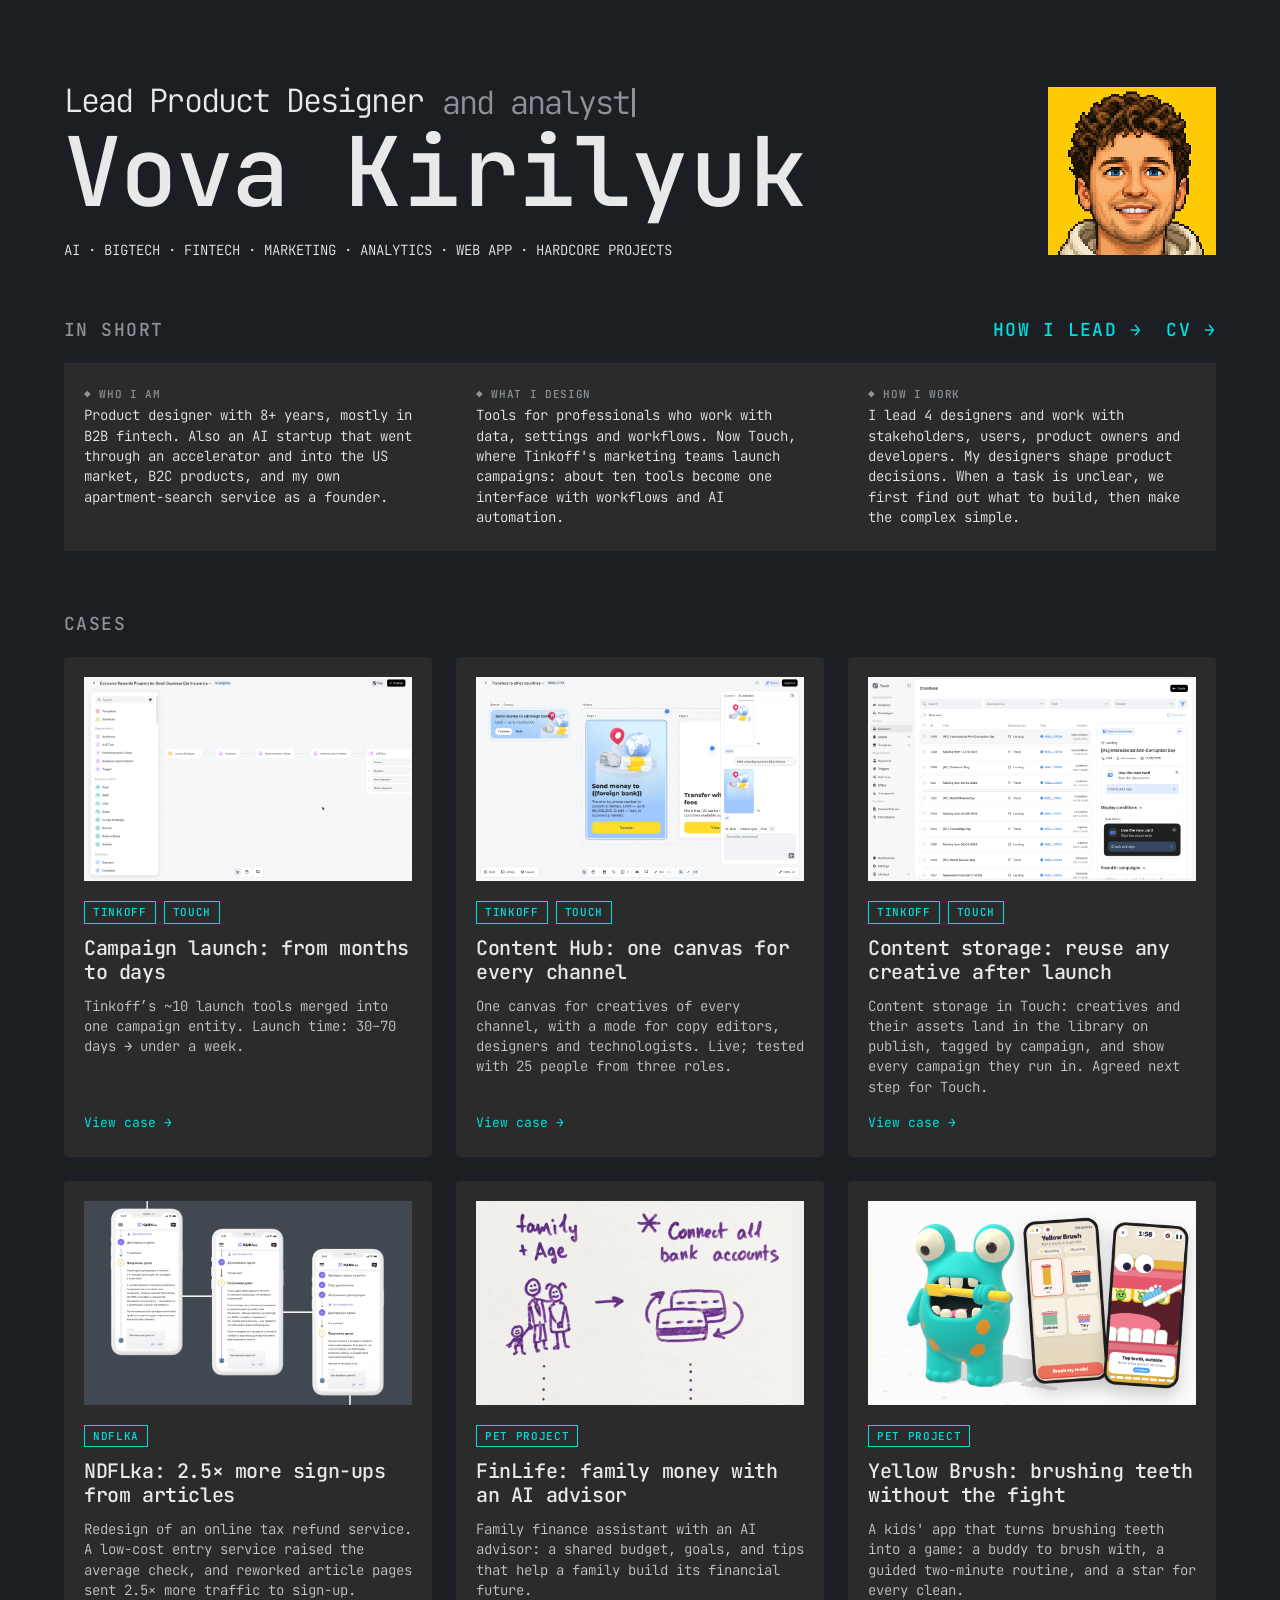
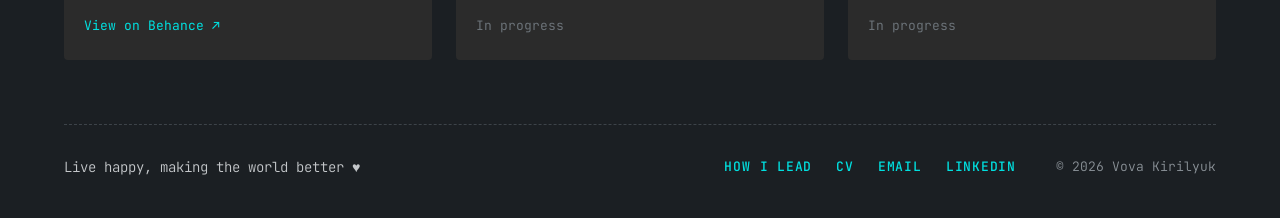
==== index.html @ 2b8b1e58 "Home: In short columns line up with the case cards Co-Authored-By: Claude Opus 5.5 <noreply@anthropi" ====
<!DOCTYPE html>
<html lang="en">
<head>
  <meta charset="utf-8">
  <meta name="viewport" content="width=device-width, initial-scale=1">
  <meta name="robots" content="noindex, nofollow, noarchive, nosnippet">
  <script>
  (function () {
    var base = location.pathname.indexOf('/projects/') !== -1 ? '../' : '';
    var script = document.createElement('script');
    script.src = base + 'js/analytics.js';
    document.head.appendChild(script);
  })();
  </script>
  <title>Vovakiri</title>
  <script src="auth.js"></script>
  <link rel="preconnect" href="https://fonts.googleapis.com">
  <link rel="preconnect" href="https://fonts.gstatic.com" crossorigin>
  <link href="https://fonts.googleapis.com/css2?family=JetBrains+Mono:wght@300;400;500;600;700&display=swap" rel="stylesheet">
  <link href="styles.css?v=51" rel="stylesheet">
</head>
<body class="body">
  <section class="section">
    <div class="container w-container hero">
      <div class="hero__text">
      <h1 class="heading"><span class="text-span">Lead Product Designer<span class="hero-roles" aria-hidden="true"><span class="hero-roles__text"></span><span class="hero-roles__caret"></span></span></span><br>Vova K<span class="heading__space">i</span>rily<span class="heading__space">u</span>k</h1>
      <p class="paragraph">AI · BIGTECH · FINTECH · MARKETING · ANALYTICS · WEB APP · HARDCORE PROJECTS</p>
      </div>
      <img class="hero__photo" src="assets/team/Vova.png" alt="Vova Kirilyuk" width="200" height="200" decoding="async">
    </div>
  </section>
  <section class="section section-about">
    <div class="container w-container">
      <div class="section-head">
        <h2 class="section-title">In short</h2>
        <p class="hero-nav"><a class="hero-nav__link" href="management.html">How I lead →</a><a class="hero-nav__link" href="cv.html">CV →</a></p>
      </div>
      <dl class="project-highlights project-highlights--home">
        <div class="project-highlights__item">
          <dt class="project-highlights__label">◆ Who I am</dt>
          <dd class="project-highlights__value">Product designer with 8+ years, mostly in B2B fintech. Also an AI startup that went through an accelerator and into the US market, B2C products, and my own apartment-search service as a founder.</dd>
        </div>
        <div class="project-highlights__item">
          <dt class="project-highlights__label">◆ What I design</dt>
          <dd class="project-highlights__value">Tools for professionals who work with data, settings and workflows. Now Touch, where Tinkoff's marketing teams launch campaigns: about ten tools become one interface with workflows and AI automation.</dd>
        </div>
        <div class="project-highlights__item">
          <dt class="project-highlights__label">◆ How I work</dt>
          <dd class="project-highlights__value">I lead 4 designers and work with stakeholders, users, product owners and developers. My designers shape product decisions. When a task is unclear, we first find out what to build, then make the complex simple.</dd>
        </div>
      </dl>
    </div>
  </section>
  <section class="section section-projects">
    <div class="container w-container">
      <h2 class="section-title">Cases</h2>
      <div class="projects-grid">
        <a class="project-card" href="projects/campaign-creation.html">
          <div class="project-card__media">
            <img class="project-card__image" src="assets/projects/campaign-creation.png" srcset="assets/projects/campaign-creation.png 1024w, assets/projects/campaign-creation@2x.png 2048w" sizes="(max-width: 767px) 100vw, (max-width: 1200px) 50vw, 580px" alt="Touch — Campaign creation with scenario canvas and A/B test branches" width="1024" height="640" decoding="async">
          </div>
          <div class="project-card__body">
            <span class="project-card__badges"><span class="project-card__badge">Tinkoff</span><span class="project-card__badge">Touch</span></span>
            <h3 class="project-card__title">Campaign launch: from months to days</h3>
            <p class="project-card__desc">Tinkoff’s ~10 launch tools merged into one campaign entity. Launch time: 30–70 days → under a week.</p>
            <p class="project-card__link">View case →</p>
          </div>
        </a>
        <a class="project-card" href="projects/content-production.html">
          <div class="project-card__media">
            <img class="project-card__image" src="assets/projects/content-production.webp" alt="Content Hub canvas with the banner, story and push of one campaign" width="1024" height="640" loading="lazy" decoding="async">
          </div>
          <div class="project-card__body">
            <span class="project-card__badges"><span class="project-card__badge">Tinkoff</span><span class="project-card__badge">Touch</span></span>
            <h3 class="project-card__title">Content Hub: one canvas for every channel</h3>
            <p class="project-card__desc">One canvas for creatives of every channel, with a mode for copy editors, designers and technologists. Live; tested with 25 people from three roles.</p>
            <p class="project-card__link">View case →</p>
          </div>
        </a>
        <a class="project-card" href="projects/content-storage.html">
          <div class="project-card__media">
            <img class="project-card__image" src="info/projects/Touch%20%E2%80%94%20Content%20storage/01.webp" alt="Content storage creative registry with campaign usage" width="1024" height="640" loading="lazy" decoding="async">
          </div>
          <div class="project-card__body">
            <span class="project-card__badges"><span class="project-card__badge">Tinkoff</span><span class="project-card__badge">Touch</span></span>
            <h3 class="project-card__title">Content storage: reuse any creative after launch</h3>
            <p class="project-card__desc">Content storage in Touch: creatives and their assets land in the library on publish, tagged by campaign, and show every campaign they run in. Agreed next step for Touch.</p>
            <p class="project-card__link">View case →</p>
          </div>
        </a>
        <a class="project-card" href="https://www.behance.net/gallery/116805817/Web-Design-UXUI-NDFLKARU" target="_blank" rel="noopener">
          <div class="project-card__media">
            <img class="project-card__image" style="background:#424851" src="assets/projects/ndflka.webp" alt="NDFLka mobile screens: tax return steps from filed declaration to getting the money back, with a chat bot" width="2000" height="1311" loading="lazy" decoding="async">
          </div>
          <div class="project-card__body">
            <span class="project-card__badge">NDFLka</span>
            <h3 class="project-card__title">NDFLka: 2.5× more sign-ups from articles</h3>
            <p class="project-card__desc">Redesign of an online tax refund service. A low-cost entry service raised the average check, and reworked article pages sent 2.5× more traffic to sign-up.</p>
            <p class="project-card__link">View on Behance ↗</p>
          </div>
        </a>
        <div class="project-card project-card--soon" aria-disabled="true">
          <div class="project-card__media">
            <img class="project-card__image" style="background:#f0efeb" src="assets/projects/finlife-sketch.jpg" alt="FinLife sketch: a family profile with age, then connecting all bank accounts" width="1760" height="1184" loading="lazy" decoding="async">
          </div>
          <div class="project-card__body">
            <span class="project-card__badge">Pet project</span>
            <h3 class="project-card__title">FinLife: family money with an AI advisor</h3>
            <p class="project-card__desc">Family finance assistant with an AI advisor: a shared budget, goals, and tips that help a family build its financial future.</p>
            <p class="project-card__link project-card__link--muted">In progress</p>
          </div>
        </div>
        <div class="project-card project-card--soon" aria-disabled="true">
          <div class="project-card__media">
            <img class="project-card__image" src="assets/projects/yellow-brush.png" alt="Yellow Brush: a 3D monster brushing its teeth and two app screens" width="1024" height="640" loading="lazy" decoding="async">
          </div>
          <div class="project-card__body">
            <span class="project-card__badge">Pet project</span>
            <h3 class="project-card__title">Yellow Brush: brushing teeth without the fight</h3>
            <p class="project-card__desc">A kids' app that turns brushing teeth into a game: a buddy to brush with, a guided two-minute routine, and a star for every clean.</p>
            <p class="project-card__link project-card__link--muted">In progress</p>
          </div>
        </div>
      </div>
    </div>
  </section>
  <footer class="site-footer">
    <div class="w-container">
      <div class="site-footer__inner">
      <p class="site-footer__slogan">Live happy, making the world better ♥</p>
      <nav class="site-footer__links" aria-label="Footer">
        <a class="site-footer__link" href="management.html">How I lead</a>
        <a class="site-footer__link" href="cv.html">CV</a>
        <a class="site-footer__link" href="mailto:kirilyukvv@gmail.com">Email</a>
        <a class="site-footer__link" href="https://www.linkedin.com/in/kirilyuk-dsgn/" target="_blank" rel="noopener">LinkedIn</a>
      </nav>
      <p class="site-footer__copy">© 2026 Vova Kirilyuk</p>
      </div>
    </div>
  </footer>
  <script src="js/hero-roles.js?v=8" defer></script>
</body>
</html>
---- styles.css ----
/* ==========================================================================
   Design tokens — single source of truth.
   Documented in the private storybook at design-system/index.html.
   ========================================================================== */
:root {
  --color-screenshot-bg: #f6f7f8;
  /* Color — brand */
  --color-accent: #00e0e0;
  --color-accent-hover: #abe338;

  /* Color — text */
  --color-text: #e9e9ea;
  --color-text-secondary: #c4c7ca;
  --color-text-emphasis: #b8bcc0;
  --color-text-muted: #8b9298;
  --color-text-disabled: #6b7278;
  --color-separator: #666;

  /* Color — surfaces & lines */
  --color-bg: #1b1f23;
  --color-surface: #2b2b2b;
  --color-surface-hover: #33383d;
  --color-border: #3a3f44;
  --color-border-dashed: #3d4349;
  --color-overlay: rgba(17, 20, 23, 0.96);

  /* Color — feedback */
  --color-danger: #ff6b6b;

  /* Typography */
  --font-family: "JetBrains Mono", ui-monospace, monospace;
  --font-weight-light: 300;
  --font-weight-regular: 400;
  --font-weight-medium: 500;

  /* Radius */
  --radius-none: 0;
  --radius-sm: 3px;
  --radius-md: 4px;

  /* Motion */
  --duration-fast: 0.15s;
  --easing-standard: ease;

  /* Focus */
  --focus-ring-width: 2px;
  --focus-ring-offset: 2px;

  /* Layout */
  --container-max: 1200px;
  --content-max: 720px;
  --media-max: 1024px;
  --gutter: 24px;
  --gutter-mobile: 16px;
}

*,
*::before,
*::after {
  box-sizing: border-box;
}

html {
  height: 100%;
  -webkit-text-size-adjust: 100%;
}

body {
  margin: 0;
  min-height: 100%;
}

img {
  max-width: 100%;
  vertical-align: middle;
}

.body {
  color: var(--color-text);
  background-color: var(--color-bg);
  font-family: var(--font-family);
  font-size: 14px;
  line-height: 1.5;
}

.w-container {
  max-width: 1200px;
  margin-left: auto;
  margin-right: auto;
  padding-left: 24px;
  padding-right: 24px;
}

.section {
  padding-top: 40px;
}

.section.section-cv {
  padding-top: 40px;
  padding-bottom: 64px;
}

.container.hero {
  display: flex;
  align-items: flex-start;
  justify-content: space-between;
  gap: 40px;
}

.hero__text {
  min-width: 0;
}

/* Top lines up with "Lead Product Designer", bottom with the tags line. */
.hero__photo {
  flex-shrink: 0;
  display: block;
  width: 168px;
  height: 168px;
  margin-top: 47px;
  border-radius: 0;
  background: var(--color-surface);
  image-rendering: pixelated;
}

.hero-nav {
  display: flex;
  flex-wrap: wrap;
  gap: 8px 24px;
  margin: 24px 0 0;
}


.hero-nav__link {
  display: inline-flex;
  align-items: center;
  gap: 8px;
  font-size: 18px;
  font-weight: 500;
  line-height: 1;
  letter-spacing: 0.08em;
  text-transform: uppercase;
  color: var(--color-accent);
  text-decoration: none;
  transition: color 0.15s ease;
}

.hero-nav__sep {
  font-size: 14px;
  color: var(--color-separator);
}

.hero-nav__link:hover,
.hero-nav__link:focus-visible {
  color: var(--color-accent-hover);
}

.hero-nav__link:focus-visible {
  outline: 2px solid var(--color-accent);
  outline-offset: 2px;
}

.container {
  max-width: 1200px;
  margin-left: auto;
  margin-right: auto;
  display: block;
  padding-bottom: 64px;
}

.container-2 {
  max-width: 1200px;
  margin-left: auto;
  margin-right: auto;
}

.heading {
  margin-top: 0;
  margin-bottom: 32px;
  padding-top: 0;
  font-size: 96px;
  font-weight: 500;
  line-height: 0.8;
  letter-spacing: -0.02em;
}

/* Extra air around letters that look cramped in the monospaced surname. */
.heading__space {
  margin-inline: 0.03em;
}

.text-span {
  font-size: 32px;
  font-weight: 300;
  display: inline-block;
  margin-bottom: 0.15em;
  padding-bottom: 16px;
}

.text-span {
  position: relative;
}

.hero-roles {
  position: absolute;
  top: 0;
  left: 100%;
  padding-left: 1ch;
  font-weight: 300;
  white-space: nowrap;
  color: var(--color-text-muted);
}

.hero-roles__caret {
  display: inline-block;
  width: 0.08em;
  height: 0.9em;
  margin-left: 0.08em;
  vertical-align: -0.1em;
  background: currentColor;
  animation: hero-caret 1s steps(1) infinite;
}

@keyframes hero-caret {
  50% { opacity: 0; }
}

.paragraph {
  margin-top: 0;
  margin-bottom: 0;
  font-size: 100%;
  font-weight: 300;
  line-height: 1;
}

.section-head {
  display: flex;
  flex-wrap: wrap;
  align-items: center;
  justify-content: space-between;
  gap: 8px 24px;
  margin: 0 0 24px;
}

.section-head .section-title,
.section-head .hero-nav {
  margin: 0;
}

.section-about {
  padding-top: 0;
  padding-bottom: 0;
}

/* Same columns as the cases grid, so the text lines up with the card content. */
.project-highlights.project-highlights--home {
  grid-template-columns: repeat(auto-fill, minmax(320px, 1fr));
  gap: 16px 24px;
  max-width: none;
  margin: 0;
  padding: 24px 0;
}

.project-highlights--home .project-highlights__item {
  padding: 0 20px;
}

.project-highlights--home .project-highlights__value {
  font-size: 14px;
}

.section-projects {
  padding-top: 0;
  padding-bottom: 0;
}

.section-title {
  margin: 0 0 24px;
  font-size: 18px;
  font-weight: 500;
  line-height: 1;
  letter-spacing: 0.08em;
  text-transform: uppercase;
  color: var(--color-text-muted);
}

.projects-grid {
  display: grid;
  grid-template-columns: repeat(auto-fill, minmax(320px, 1fr));
  gap: 24px;
}

.project-card {
  display: flex;
  flex-direction: column;
  padding: 20px;
  text-decoration: none;
  color: inherit;
  background: var(--color-surface);
  border-radius: 4px;
  overflow: hidden;
  transition: background-color 0.15s ease;
}

.project-card:hover,
.project-card:focus-visible {
  background: var(--color-surface-hover);
}

.project-card:focus-visible {
  outline: 2px solid var(--color-accent);
  outline-offset: 2px;
}

.project-card__media {
  aspect-ratio: 1024 / 637;
  overflow: hidden;
  background: var(--color-bg);
}

.project-card__image {
  display: block;
  width: 100%;
  height: 100%;
  object-fit: contain;
  object-position: top center;
  image-rendering: auto;
  background: var(--color-screenshot-bg);
}

.project-card__body {
  display: flex;
  flex-direction: column;
  flex: 1;
  padding: 20px 0 4px;
}

.project-card__meta {
  margin: 0 0 8px;
  font-size: 12px;
  font-weight: 300;
  line-height: 1.3;
  color: var(--color-text-muted);
}

.project-card__badges {
  display: flex;
  flex-wrap: wrap;
  gap: 8px;
  margin: 0 0 12px;
}

.project-header__badges {
  margin-bottom: 16px;
}

.project-card__badges .project-card__badge {
  margin: 0;
}

.project-card__badge {
  align-self: flex-start;
  margin: 0 0 12px;
  padding: 3px 8px;
  border: 1px solid var(--color-accent);
  font-size: 11px;
  font-weight: 500;
  line-height: 1.3;
  letter-spacing: 0.06em;
  text-transform: uppercase;
  color: var(--color-accent);
}

.project-card__title {
  margin: 0 0 12px;
  font-size: 20px;
  font-weight: 500;
  line-height: 1.2;
  letter-spacing: -0.02em;
}

.project-card__desc {
  margin: 0 0 16px;
  font-size: 14px;
  font-weight: 300;
  line-height: 1.45;
  color: var(--color-text-secondary);
}

.project-card__link {
  margin: auto 0 0;
  font-size: 13px;
  font-weight: 400;
  color: var(--color-accent);
  transition: color 0.15s ease;
}

.project-card:hover .project-card__link,
.project-card:focus-visible .project-card__link {
  color: var(--color-accent-hover);
}

.project-card--soon {
  cursor: default;
}

.project-card--soon:hover,
.project-card--soon:focus-visible {
  background: var(--color-surface);
}

.project-card__media--placeholder {
  display: flex;
  flex-direction: column;
  gap: 10px;
  align-items: center;
  justify-content: center;
  border: 1px dashed var(--color-border-dashed);
}

.project-card__soon-symbol {
  font-size: 22px;
  line-height: 1;
  color: var(--color-border-dashed);
}

.project-card__soon-label {
  font-size: 13px;
  font-weight: 400;
  letter-spacing: 0.08em;
  text-transform: uppercase;
  color: var(--color-text-disabled);
}

.project-card__link--muted,
.project-card:hover .project-card__link--muted {
  color: var(--color-text-disabled);
}

.section-login {
  min-height: 100vh;
  display: flex;
  align-items: center;
  padding-bottom: 64px;
}

.section-login .container {
  padding-bottom: 0;
  max-width: 420px;
}

.login-title {
  margin: 0 0 12px;
  font-size: 32px;
  font-weight: 500;
  line-height: 1.1;
  letter-spacing: -0.02em;
}

.login-lead {
  margin: 0 0 32px;
  font-size: 14px;
  font-weight: 300;
  line-height: 1.45;
  color: var(--color-text-secondary);
}

.login-form {
  display: flex;
  flex-direction: column;
  gap: 12px;
}

.login-label {
  font-size: 12px;
  font-weight: 500;
  line-height: 1;
  letter-spacing: 0.06em;
  text-transform: uppercase;
  color: var(--color-text-muted);
}

.login-input {
  width: 100%;
  padding: 12px 14px;
  font-family: inherit;
  font-size: 14px;
  font-weight: 300;
  line-height: 1.4;
  color: var(--color-text);
  background: var(--color-surface);
  border: 1px solid var(--color-border);
  border-radius: 4px;
}

.login-input:focus {
  outline: 2px solid var(--color-accent);
  outline-offset: 1px;
  border-color: var(--color-accent);
}

.login-error {
  margin: 0;
  font-size: 13px;
  font-weight: 300;
  line-height: 1.4;
  color: var(--color-danger);
}

.login-button {
  align-self: flex-start;
  margin-top: 8px;
  padding: 12px 20px;
  font-family: inherit;
  font-size: 14px;
  font-weight: 500;
  line-height: 1;
  color: var(--color-bg);
  background: var(--color-accent);
  border: 0;
  border-radius: 4px;
  cursor: pointer;
  transition: background-color 0.15s ease;
}

.login-button:hover,
.login-button:focus-visible {
  background: var(--color-accent-hover);
}

.login-button:focus-visible {
  outline: 2px solid var(--color-accent);
  outline-offset: 2px;
}

.section-project {
  padding-bottom: 64px;
}

.project-back {
  display: inline-block;
  margin-bottom: 32px;
  font-size: 14px;
  font-weight: 300;
  color: var(--color-text-muted);
  text-decoration: none;
  transition: color 0.15s ease;
}

.project-back:hover,
.project-back:focus-visible {
  color: var(--color-accent-hover);
}

.project-back:focus-visible {
  outline: 2px solid var(--color-accent);
  outline-offset: 2px;
}

.project-header {
  margin-bottom: 40px;
  max-width: 720px;
}

.project-meta {
  margin: 0 0 16px;
  font-size: 12px;
  font-weight: 300;
  line-height: 1.3;
  color: var(--color-text-muted);
}

.project-title {
  margin: 0 0 24px;
  font-size: 48px;
  font-weight: 500;
  line-height: 1;
  letter-spacing: -0.02em;
}

.project-lead {
  margin: 0;
  font-size: 18px;
  font-weight: 300;
  line-height: 1.45;
  color: var(--color-text-secondary);
}

.testimonial {
  margin: 0 0 48px;
  padding: 4px 0 4px 24px;
  max-width: 720px;
  box-sizing: border-box;
  border-left: 2px solid var(--color-accent);
}

.testimonial__quote {
  margin: 0 0 20px;
  padding: 0;
  border: 0;
  font-size: 14px;
  font-weight: 300;
  line-height: 1.55;
  color: var(--color-text);
}

.testimonial__quote p {
  margin: 0 0 12px;
}

.testimonial__quote p:last-child {
  margin-bottom: 0;
}

.testimonial__author {
  display: flex;
  align-items: center;
  gap: 12px;
}

.testimonial__meta {
  display: flex;
  flex-direction: column;
  gap: 2px;
}

.testimonial__name {
  font-size: 14px;
  font-weight: 500;
  color: var(--color-text);
}

.testimonial__role {
  font-size: 12px;
  font-weight: 300;
  color: var(--color-text-muted);
}

.hiring-map {
  margin: 0 0 48px;
  padding: 40px;
  background: var(--color-surface);
}

.hiring-map__label {
  margin: 0 0 12px;
  font-size: 11px;
  font-weight: 500;
  letter-spacing: 0.06em;
  text-transform: uppercase;
  color: var(--color-accent);
}

.hiring-map__title {
  margin: 0 0 32px;
  font-size: 18px;
  font-weight: 500;
  line-height: 1.45;
  color: var(--color-text);
}

.hiring-map__flow {
  display: grid;
  grid-template-columns: 1fr 32px 1fr 32px 1fr;
  align-items: stretch;
  margin: 0 0 32px;
  padding: 0;
  list-style: none;
}

.hiring-map__stage {
  display: flex;
  flex-direction: column;
  gap: 8px;
  padding: 20px;
  border: 1px solid var(--color-border);
  background: var(--color-bg);
}

.hiring-map__stage--muted {
  border-style: dashed;
  border-color: var(--color-separator);
  background: transparent;
}

.hiring-map__stage--accent {
  border-color: var(--color-accent);
}

.hiring-map__name {
  font-size: 14px;
  font-weight: 500;
  color: var(--color-text);
}

.hiring-map__stage--muted .hiring-map__name {
  font-weight: 300;
  color: var(--color-text-secondary);
}

.hiring-map__stage--accent .hiring-map__name,
.hiring-map__stage--accent .hiring-map__value {
  color: var(--color-accent);
}

.hiring-map__value {
  margin-top: auto;
  padding-top: 16px;
  font-size: 48px;
  font-weight: 500;
  line-height: 1;
  color: var(--color-text);
}

.hiring-map__arrow {
  display: flex;
  align-items: center;
  justify-content: center;
  color: var(--color-accent);
  font-size: 24px;
  font-weight: 300;
}

.hiring-map__arrow--eq::before {
  content: "=";
}

.hiring-map__arrow--plus::before {
  content: "+";
}

.hiring-map__foot {
  margin: 0;
  padding-top: 20px;
  border-top: 1px dashed var(--color-border-dashed);
  font-size: 14px;
  font-weight: 300;
  line-height: 1.55;
  color: var(--color-text-secondary);
}

.hiring-map__em {
  font-weight: 500;
  color: var(--color-accent);
}

.project-highlights {
  display: grid;
  grid-template-columns: repeat(auto-fill, minmax(280px, 1fr));
  gap: 16px 32px;
  margin: 0 0 48px;
  padding: 24px;
  max-width: 1024px;
  background: var(--color-surface);
  border-radius: 0;
}

.project-highlights__item {
  margin: 0;
}

.project-highlights__label {
  margin: 0 0 4px;
  font-size: 11px;
  font-weight: 500;
  line-height: 1.3;
  letter-spacing: 0.06em;
  text-transform: uppercase;
  color: var(--color-text-muted);
}

.project-highlights__value {
  margin: 0;
  font-size: 13px;
  font-weight: 300;
  line-height: 1.45;
  color: var(--color-text);
}

.project-designers {
  margin: 0 0 48px;
  max-width: 720px;
}

.project-designers__title {
  margin: 0 0 16px;
  font-size: 14px;
  font-weight: 500;
  line-height: 1;
  letter-spacing: 0.06em;
  text-transform: uppercase;
  color: var(--color-accent);
}

.project-designers__list {
  display: flex;
  flex-wrap: wrap;
  gap: 16px 24px;
  margin: 0;
  padding: 0;
  list-style: none;
}

.project-designer {
  display: flex;
  align-items: center;
  gap: 12px;
  min-width: 0;
}

.project-designer__avatar {
  flex-shrink: 0;
  display: block;
  width: 48px;
  height: 48px;
  border-radius: 0;
  background: var(--color-surface);
  image-rendering: pixelated;
}

/* Trim the line boxes to the capitals on top and the last baseline at the
   bottom, so the avatar centres on the visible text, not its leading. */
.project-designer__info {
  min-width: 0;
  text-box: trim-both cap alphabetic;
}

/* Browsers without text-box (Firefox, older Safari): negative margins
   remove the same space above the capitals and below the last baseline. */
@supports not (text-box: trim-both cap alphabetic) {
  .project-designer__info {
    margin: -4px 0 -4px;
  }
}

.project-designer__name {
  margin: 0 0 2px;
  font-size: 14px;
  font-weight: 500;
  line-height: 1.3;
  color: var(--color-text);
}

.project-designer__role {
  margin: 0;
  font-size: 12px;
  font-weight: 300;
  line-height: 1.3;
  color: var(--color-text-muted);
}

.project-figure {
  margin: 0 0 48px;
  max-width: 1024px;
}

.project-figure__image {
  display: block;
  width: 100%;
  height: auto;
  border-radius: 0;
  /* Same grey as the screenshots' own background, so their transparent rounded corners read as sharp. */
  background: var(--color-screenshot-bg);
}

/* Tall screenshots fill the same 16:10 frame as the others, centred on the screenshot grey. */
.project-figure--portrait .project-figure__image {
  width: 100%;
  aspect-ratio: 16 / 10;
  object-fit: contain;
  object-position: center;
}

.project-figure__caption {
  margin-top: 12px;
  font-size: 12px;
  font-weight: 300;
  line-height: 1.4;
  color: var(--color-text-muted);
}

.project-content {
  max-width: 720px;
}

.project-content--wide {
  max-width: 1024px;
}

.project-content--wide .project-block {
  max-width: 720px;
}

.project-block {
  margin-bottom: 40px;
}

.project-content--wide .project-block--wide {
  max-width: none;
}

.project-list + .project-text {
  margin-top: 16px;
}

.project-block:last-child {
  margin-bottom: 0;
}

.project-block__title {
  margin: 0 0 16px;
  font-size: 14px;
  font-weight: 500;
  line-height: 1;
  letter-spacing: 0.06em;
  text-transform: uppercase;
  color: var(--color-accent);
}

.project-text {
  margin: 0 0 16px;
  font-size: 14px;
  font-weight: 300;
  line-height: 1.55;
  color: var(--color-text);
}

.project-text a,
.project-list a {
  color: var(--color-accent);
  text-decoration: none;
  transition: color var(--duration-fast) var(--easing-standard);
}

.project-text a:hover,
.project-text a:focus-visible,
.project-list a:hover,
.project-list a:focus-visible {
  color: var(--color-accent-hover);
}

.project-text a:focus-visible,
.project-list a:focus-visible {
  outline: var(--focus-ring-width) solid var(--color-accent);
  outline-offset: var(--focus-ring-offset);
}

.project-text:last-child {
  margin-bottom: 0;
}

.project-inline-code {
  padding: 0.1em 0.35em;
  font-size: 0.92em;
  background: var(--color-surface);
  border-radius: 3px;
  color: var(--color-accent-hover);
}

.project-list {
  margin: 0;
  padding-left: 1.25em;
  font-size: 14px;
  font-weight: 300;
  line-height: 1.55;
  color: var(--color-text);
}

.project-list li {
  margin-bottom: 8px;
}

.project-list li:last-child {
  margin-bottom: 0;
}

.project-list strong {
  font-weight: 500;
  color: var(--color-text);
}

.project-archive-note {
  margin: 0 0 32px;
  padding: 12px 16px;
  font-size: 13px;
  font-weight: 300;
  line-height: 1.45;
  color: var(--color-text-secondary);
  background: var(--color-surface);
  border-left: 2px solid var(--color-text-muted);
  border-radius: 4px;
}

.project-archive-note a {
  color: var(--color-accent);
  text-decoration: none;
  transition: color 0.15s ease;
}

.project-archive-note a:hover,
.project-archive-note a:focus-visible {
  color: var(--color-accent-hover);
}

.project-archive-note a:focus-visible {
  outline: 2px solid var(--color-accent);
  outline-offset: 2px;
}

.project-decision {
  margin: 0 0 24px;
  padding: 24px;
  box-sizing: border-box;
  width: 100%;
  max-width: 720px;
  background: var(--color-surface);
  border-radius: 0;
}

/* Decisions follow the text column, not the screenshots. */
.project-content--wide .project-decision {
  max-width: 720px;
}

.project-decision__index {
  margin: 0 0 8px;
  font-size: 11px;
  font-weight: 500;
  letter-spacing: 0.06em;
  text-transform: uppercase;
  color: var(--color-accent);
}

.project-decision__title {
  margin: 0 0 16px;
  font-size: 18px;
  font-weight: 500;
  line-height: 1.3;
  letter-spacing: -0.01em;
}

.project-decision__rows {
  display: grid;
  grid-template-columns: 96px 1fr;
  gap: 10px 16px;
  margin: 0;
}

.project-decision__rows dt {
  margin: 0;
  padding-top: 2px;
  font-size: 11px;
  font-weight: 500;
  letter-spacing: 0.06em;
  text-transform: uppercase;
  color: var(--color-text-muted);
}

.project-decision__rows dd {
  margin: 0;
  font-size: 14px;
  font-weight: 300;
  line-height: 1.55;
}

.project-designer__area {
  margin: 4px 0 0;
  font-size: 12px;
  font-weight: 300;
  line-height: 1.4;
  color: var(--color-text-secondary);
}

.project-designer__growth {
  color: var(--color-accent);
}

.project-team__group {
  margin: 24px 0 12px;
  font-size: 11px;
  font-weight: 500;
  letter-spacing: 0.06em;
  text-transform: uppercase;
  color: var(--color-text-muted);
}

.project-block__title + .project-text + .project-team__group {
  margin-top: 16px;
}

.project-designers--block {
  margin: 0;
}

.project-designers--block .project-designers__list {
  display: grid;
  grid-template-columns: repeat(auto-fill, minmax(320px, 1fr));
  gap: 16px 24px;
  margin-top: 16px;
}

.lightbox-trigger {
  cursor: zoom-in;
}

.lightbox-trigger:focus-visible {
  outline: 2px solid var(--color-accent);
  outline-offset: 2px;
}

.lightbox-open {
  overflow: hidden;
}

.lightbox[hidden] {
  display: none;
}

.lightbox {
  position: fixed;
  inset: 0;
  z-index: 1000;
  display: flex;
  align-items: center;
  justify-content: center;
  padding: 56px 72px;
  background: var(--color-overlay);
}

.lightbox__figure {
  margin: 0;
  display: flex;
  flex-direction: column;
  align-items: center;
  gap: 12px;
  max-width: 100%;
  max-height: 100%;
}

.lightbox__image {
  display: block;
  max-width: 100%;
  max-height: calc(100vh - 160px);
  width: auto;
  height: auto;
  border-radius: 0;
  background: var(--color-screenshot-bg);
}

.lightbox__caption {
  margin: 0;
  max-width: 720px;
  min-height: 2.8em;
  font-size: 12px;
  font-weight: 300;
  line-height: 1.4;
  text-align: center;
  color: var(--color-text-muted);
}

.lightbox__close,
.lightbox__nav {
  position: fixed;
  display: flex;
  align-items: center;
  justify-content: center;
  width: 44px;
  height: 44px;
  padding: 0;
  font-family: inherit;
  font-size: 18px;
  line-height: 1;
  color: var(--color-text);
  background: var(--color-surface);
  border: 1px solid var(--color-border);
  border-radius: 4px;
  cursor: pointer;
  transition: color 0.15s ease, border-color 0.15s ease;
}

.lightbox__close:hover,
.lightbox__nav:hover,
.lightbox__close:focus-visible,
.lightbox__nav:focus-visible {
  color: var(--color-accent);
  border-color: var(--color-accent);
}

.lightbox__close:focus-visible,
.lightbox__nav:focus-visible {
  outline: 2px solid var(--color-accent);
  outline-offset: 2px;
}

.lightbox__close {
  top: 16px;
  right: 16px;
}

.lightbox__nav--prev {
  left: 16px;
  top: 50%;
  transform: translateY(-50%);
}

.lightbox__nav--next {
  right: 16px;
  top: 50%;
  transform: translateY(-50%);
}

.lightbox__counter {
  position: fixed;
  left: 50%;
  bottom: 16px;
  transform: translateX(-50%);
  margin: 0;
  font-size: 12px;
  font-weight: 300;
  letter-spacing: 0.06em;
  color: var(--color-text-muted);
}

.next-nav {
  display: grid;
  grid-template-columns: repeat(auto-fit, minmax(240px, 1fr));
  gap: 16px;
  max-width: 720px;
  margin-top: 48px;
}

.next-nav .next-page {
  margin-top: 0;
}

.next-page {
  display: flex;
  flex-direction: column;
  gap: 8px;
  max-width: 720px;
  margin-top: 48px;
  padding: 24px;
  text-decoration: none;
  color: inherit;
  background: var(--color-surface);
  transition: background-color 0.15s ease;
}

.next-page__label {
  font-size: 11px;
  font-weight: 500;
  letter-spacing: 0.06em;
  text-transform: uppercase;
  color: var(--color-text-muted);
}

.next-page__title {
  font-size: 20px;
  font-weight: 500;
  color: var(--color-accent);
  transition: color 0.15s ease;
}

.next-page__desc {
  font-size: 14px;
  font-weight: 300;
  color: var(--color-text-secondary);
}

.next-page:hover,
.next-page:focus-visible {
  background: var(--color-surface-hover);
}

.next-page:hover .next-page__title,
.next-page:focus-visible .next-page__title {
  color: var(--color-accent-hover);
}

.next-page:focus-visible {
  outline: 2px solid var(--color-accent);
  outline-offset: 2px;
}

.markdown-preview {
  max-width: 720px;
  font-size: 14px;
  font-weight: 300;
  line-height: 1.55;
  color: var(--color-text);
}

.markdown-preview > :first-child {
  margin-top: 0;
}

.markdown-preview h1 {
  margin: 0 0 16px;
  font-size: 32px;
  font-weight: 500;
  line-height: 1.15;
  letter-spacing: -0.02em;
  color: var(--color-text);
}

.markdown-preview h2 {
  margin: 32px 0 16px;
  font-size: 18px;
  font-weight: 500;
  line-height: 1.2;
  color: var(--color-text);
}

.markdown-preview h3 {
  margin: 24px 0 12px;
  font-size: 15px;
  font-weight: 500;
  line-height: 1.3;
  color: var(--color-text);
}

.markdown-preview p {
  margin: 0 0 16px;
}

.markdown-preview p:last-child {
  margin-bottom: 0;
}

.markdown-preview hr {
  margin: 24px 0;
  border: 0;
  border-top: 1px solid var(--color-border);
}

.markdown-preview a:link,
.markdown-preview a:visited {
  color: var(--color-accent);
  text-decoration: none;
  transition: color 0.15s ease;
}

.markdown-preview a:hover,
.markdown-preview a:focus-visible {
  color: var(--color-accent-hover);
}

.markdown-preview a:focus-visible {
  outline: 2px solid var(--color-accent);
  outline-offset: 2px;
}

.markdown-preview strong {
  font-weight: 500;
  color: var(--color-text);
}

.markdown-preview em {
  font-style: italic;
  color: var(--color-text-emphasis);
}

.markdown-preview ul {
  margin: 0 0 16px;
  padding-left: 1.25em;
}

.markdown-preview li {
  margin-bottom: 8px;
}

.markdown-preview li:last-child {
  margin-bottom: 0;
}

/* Too narrow for the longest role on the same line: give roles their own line. */
@media screen and (max-width: 1099px) {
  .hero__photo {
    width: 209px;
    height: 209px;
    margin-top: 14px;
  }

  .hero-roles {
    position: static;
    display: block;
    min-height: 1.25em;
    padding-left: 0;
    line-height: 1.25;
  }
}

/* Below 1040px a 216px photo pushes the surname onto two lines,
   so a smaller photo sits centred between the first and last text lines. */
@media screen and (min-width: 992px) and (max-width: 1039px) {
  .hero__photo {
    width: 175px;
    height: 175px;
    margin-top: 31px;
  }
}

@media screen and (max-width: 991px) {
  .heading {
    font-size: 64px;
  }

  .text-span {
    font-size: 24px;
  }

  .hero__photo {
    width: 164px;
    height: 164px;
    margin-top: 6px;
  }
}

/* The tags wrap onto a second line here, so the photo grows to reach it. */
@media screen and (min-width: 768px) and (max-width: 899px) {
  .hero__photo {
    width: 178px;
    height: 178px;
  }
}

@media screen and (max-width: 767px) {
  .heading {
    font-size: 44px;
    line-height: 0.85;
  }

  .text-span {
    font-size: 18px;
  }

  .paragraph {
    font-size: 100%;
    line-height: 1.2;
  }

  .container.hero {
    flex-direction: column-reverse;
    align-items: flex-start;
    gap: 24px;
  }

  .hero__photo {
    width: 96px;
    height: 96px;
  }

  .w-container {
    padding-left: 16px;
    padding-right: 16px;
  }

  .projects-grid {
    grid-template-columns: 1fr;
  }

  .project-title {
    font-size: 32px;
  }

  .project-lead {
    font-size: 16px;
  }

  .project-figure--portrait .project-figure__image {
    aspect-ratio: 4 / 5;
  }

  .hiring-map {
    padding: 24px 16px;
  }

  .hiring-map__flow {
    grid-template-columns: 1fr;
    grid-auto-rows: auto;
  }

  .hiring-map__arrow {
    height: 32px;
  }



  .project-decision {
    padding: 16px;
  }

  .project-decision__rows {
    grid-template-columns: 1fr;
    gap: 4px;
  }

  .project-decision__rows dd {
    margin-bottom: 8px;
  }

  .lightbox {
    padding: 64px 16px;
  }

  .lightbox__image {
    max-height: calc(100vh - 200px);
  }

  .lightbox__nav--prev {
    top: auto;
    bottom: 16px;
    left: 16px;
    transform: none;
  }

  .lightbox__nav--next {
    top: auto;
    bottom: 16px;
    right: 16px;
    transform: none;
  }
}

.site-footer--content .site-footer__inner {
  max-width: 1024px;
}

.site-footer__inner {
  border-top: 1px dashed var(--color-border-dashed);
  display: flex;
  flex-wrap: wrap;
  align-items: center;
  gap: 16px 40px;
  padding-top: 32px;
  padding-bottom: 40px;
}

.site-footer__slogan {
  flex: 1 1 auto;
  margin: 0;
  font-size: 14px;
  font-weight: 300;
  color: var(--color-text-secondary);
}

.site-footer__links {
  display: flex;
  flex-wrap: wrap;
  gap: 8px 24px;
}

.site-footer__link {
  font-size: 13px;
  font-weight: 500;
  letter-spacing: 0.06em;
  text-transform: uppercase;
  color: var(--color-accent);
  text-decoration: none;
  transition: color 0.15s ease;
}

.site-footer__link:hover,
.site-footer__link:focus-visible {
  color: var(--color-accent-hover);
}

.site-footer__copy {
  margin: 0;
  font-size: 13px;
  font-weight: 300;
  color: var(--color-text-muted);
}

.cv-top {
  display: flex;
  flex-wrap: wrap;
  align-items: center;
  justify-content: space-between;
  gap: 16px;
  max-width: 720px;
  margin-bottom: 32px;
}

.cv-top .project-back {
  margin-bottom: 0;
}

.cv-download {
  display: inline-flex;
  align-items: center;
  gap: 8px;
  font-size: 13px;
  font-weight: 500;
  letter-spacing: 0.06em;
  text-transform: uppercase;
  color: var(--color-accent);
  text-decoration: none;
  transition: color 0.15s ease;
}

.cv-download:hover,
.cv-download:focus-visible {
  color: var(--color-accent-hover);
}

.cv-download__icon {
  display: block;
  flex-shrink: 0;
}

/* Print / PDF version of the CV: light, compact, two pages at most. */
@media print {
  @page {
    size: A4;
    margin: 14mm 16mm;
  }

  html,
  body,
  .body {
    background: #fff !important;
  }

  .cv-top,
  .next-nav,
  .site-footer {
    display: none !important;
  }

  .section.section-cv {
    padding: 0;
  }

  .section-cv .w-container,
  .section-cv .container-2 {
    max-width: none;
    padding: 0;
  }

  .markdown-preview {
    max-width: none;
    font-family: "Inter", "Helvetica Neue", Arial, sans-serif;
    font-size: 10pt;
    font-weight: 400;
    line-height: 1.42;
    color: #1b1f23;
  }

  .markdown-preview h1 {
    margin-bottom: 4pt;
    font-size: 20pt;
    letter-spacing: -0.01em;
    color: #1b1f23;
  }

  .markdown-preview h2 {
    margin: 10pt 0 5pt;
    font-size: 11pt;
    color: #1b1f23;
    break-after: avoid;
  }

  .markdown-preview h3 {
    margin: 8pt 0 3pt;
    font-size: 10pt;
    color: #1b1f23;
    break-after: avoid;
  }

  .markdown-preview p {
    margin: 0 0 5pt;
  }

  .markdown-preview ul {
    margin: 0 0 5pt;
    padding-left: 14pt;
  }

  .markdown-preview li {
    margin: 0 0 2pt;
  }

  .markdown-preview hr {
    margin: 8pt 0;
    border-top-color: #d9dbde;
  }

  .markdown-preview strong {
    color: #1b1f23;
  }

  .markdown-preview em {
    color: #555b61;
  }

  .markdown-preview a:link,
  .markdown-preview a:visited {
    color: #1b1f23;
    text-decoration: underline;
  }
}
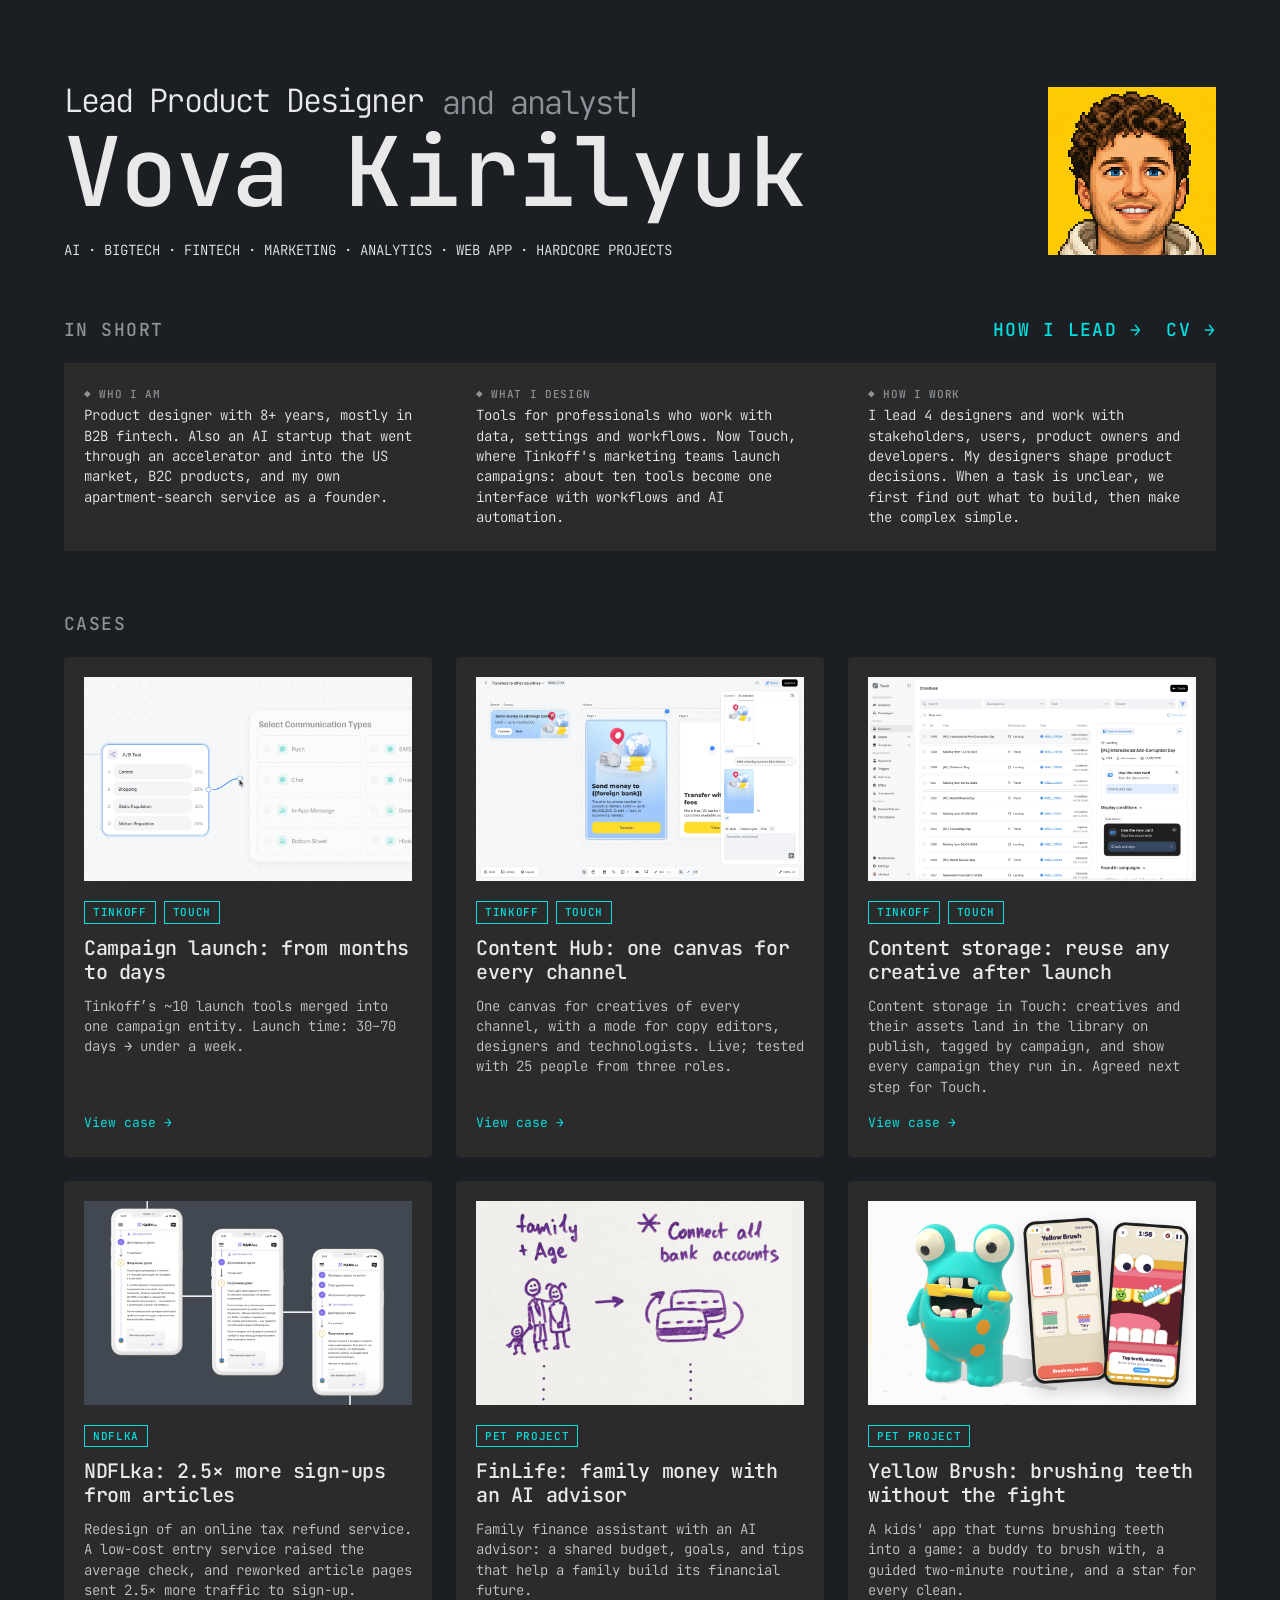
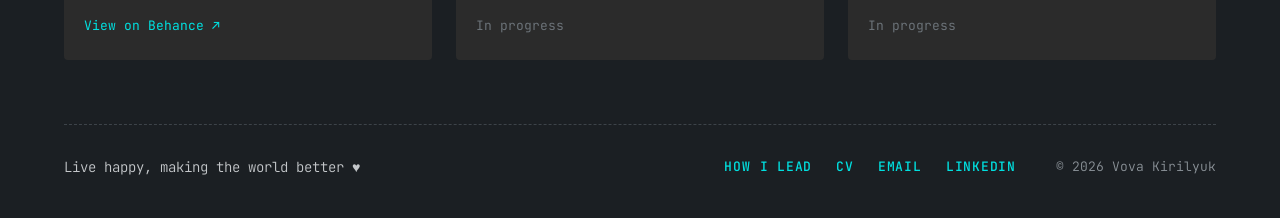
==== commit 2af3718a: "New main picture for the Campaign launch case Co-Authored-By: Claude Opus 5.5 <noreply@anthropic.com" ====
--- a/index.html
+++ b/index.html
@@ -57,7 +57,7 @@
       <div class="projects-grid">
         <a class="project-card" href="projects/campaign-creation.html">
           <div class="project-card__media">
-            <img class="project-card__image" src="assets/projects/campaign-creation.png" srcset="assets/projects/campaign-creation.png 1024w, assets/projects/campaign-creation@2x.png 2048w" sizes="(max-width: 767px) 100vw, (max-width: 1200px) 50vw, 580px" alt="Touch — Campaign creation with scenario canvas and A/B test branches" width="1024" height="640" decoding="async">
+            <img class="project-card__image" style="object-fit:cover;object-position:center" src="assets/projects/campaign-creation-cover.webp" alt="A/B test node on the scenario canvas being wired to communication types" width="2000" height="1300" decoding="async">
           </div>
           <div class="project-card__body">
             <span class="project-card__badges"><span class="project-card__badge">Tinkoff</span><span class="project-card__badge">Touch</span></span>
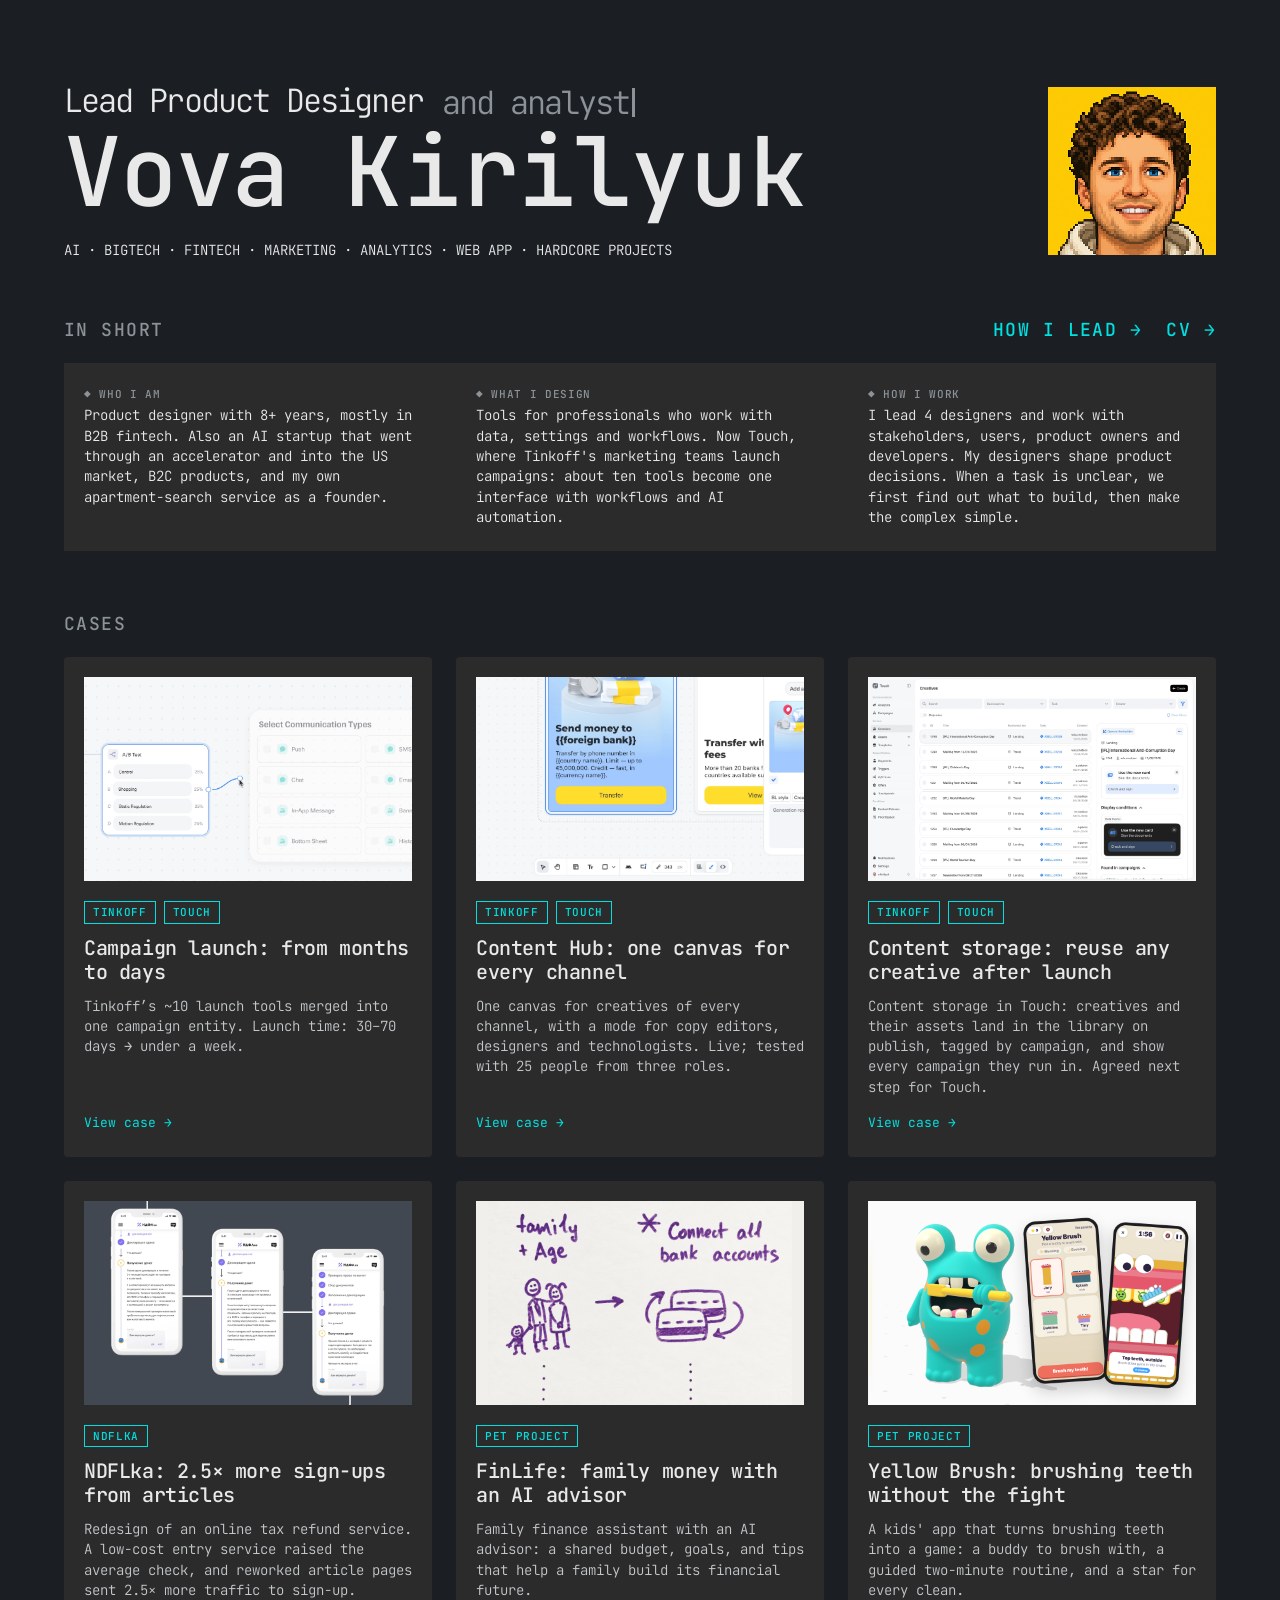
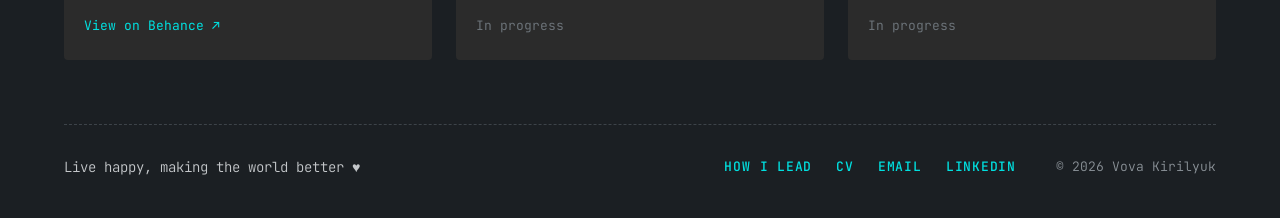
==== commit 49783bcb: "New main picture for the Content Hub case Co-Authored-By: Claude Opus 5.5 <noreply@anthropic.com> Cl" ====
--- a/index.html
+++ b/index.html
@@ -68,7 +68,7 @@
         </a>
         <a class="project-card" href="projects/content-production.html">
           <div class="project-card__media">
-            <img class="project-card__image" src="assets/projects/content-production.webp" alt="Content Hub canvas with the banner, story and push of one campaign" width="1024" height="640" loading="lazy" decoding="async">
+            <img class="project-card__image" style="object-fit:cover;object-position:center" src="assets/projects/content-production-cover.webp" alt="Content Hub canvas: a banner for one campaign, the toolbar and the AI assistant" width="2000" height="1155" loading="lazy" decoding="async">
           </div>
           <div class="project-card__body">
             <span class="project-card__badges"><span class="project-card__badge">Tinkoff</span><span class="project-card__badge">Touch</span></span>
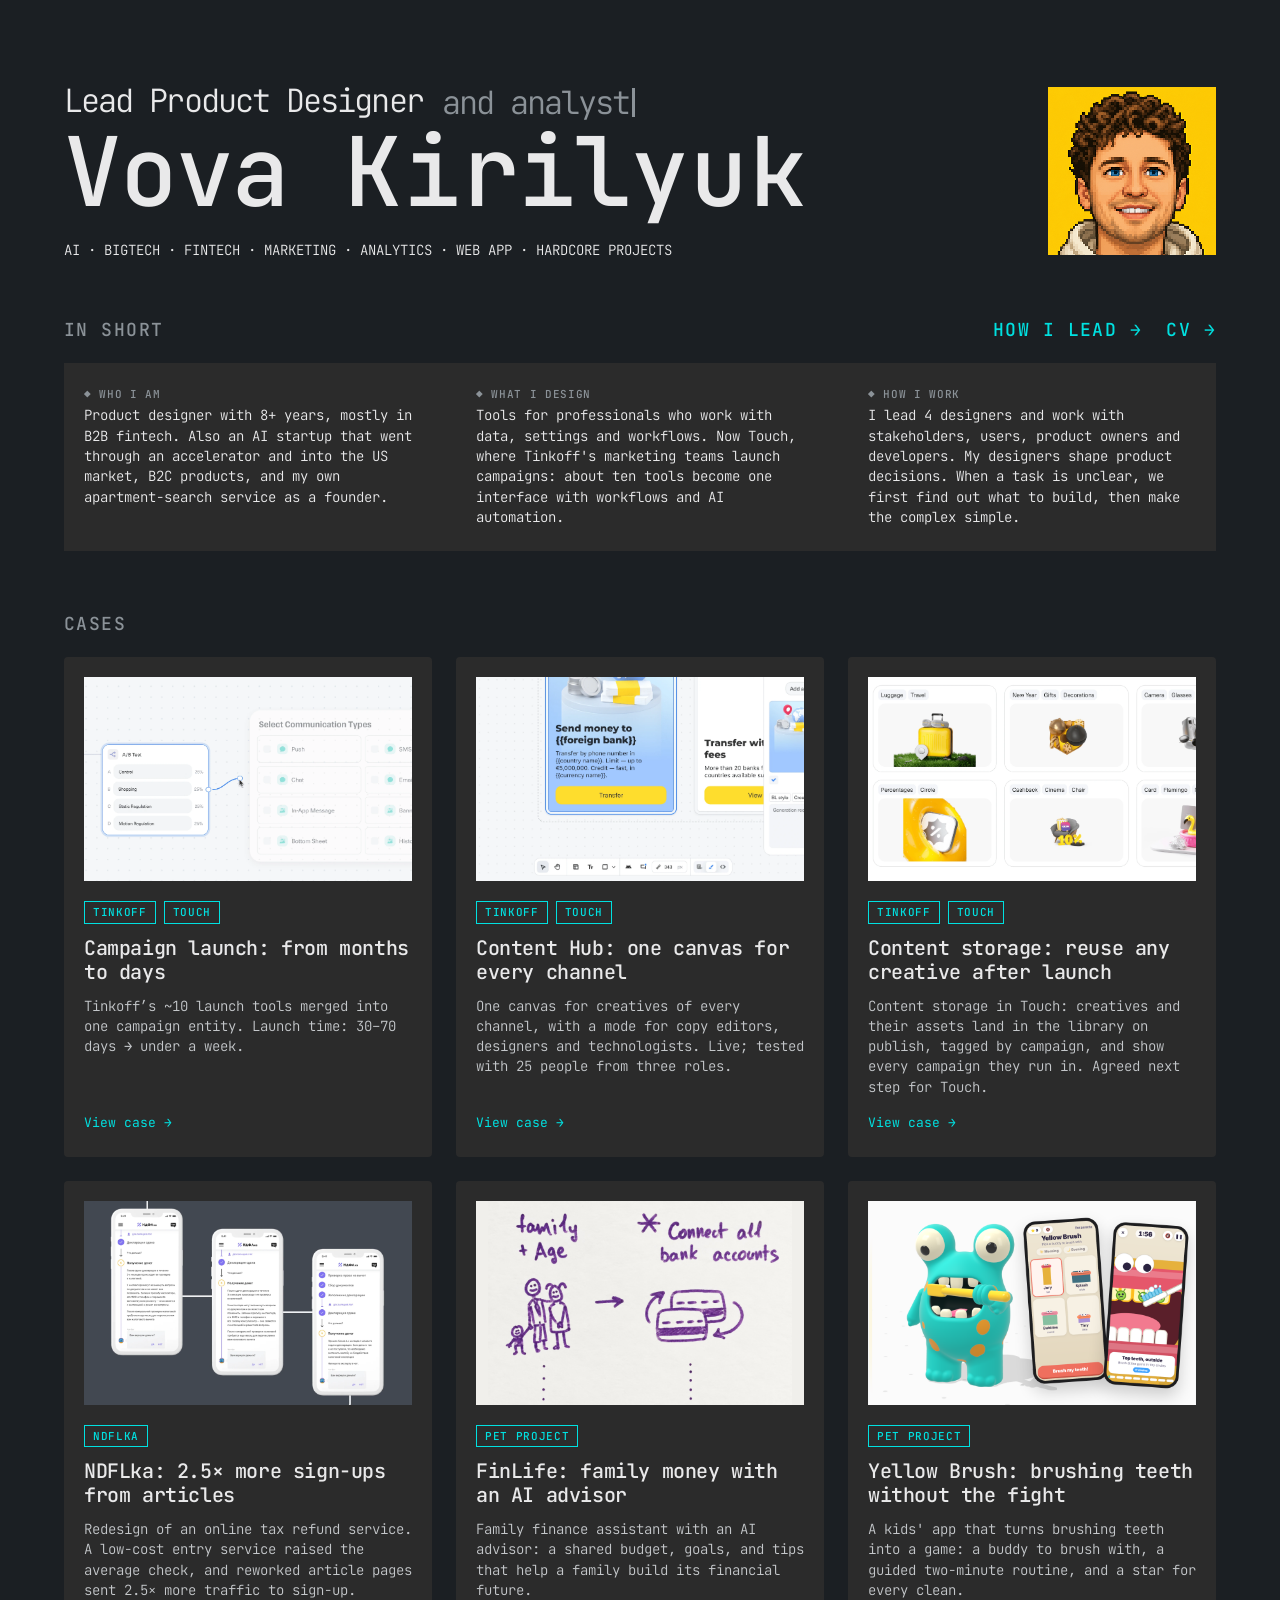
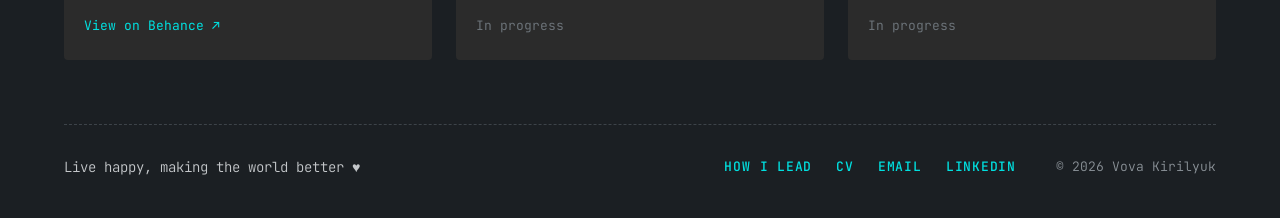
==== commit aa298b2e: "New main picture for the Content storage case Co-Authored-By: Claude Opus 5.5 <noreply@anthropic.com" ====
--- a/index.html
+++ b/index.html
@@ -79,7 +79,7 @@
         </a>
         <a class="project-card" href="projects/content-storage.html">
           <div class="project-card__media">
-            <img class="project-card__image" src="info/projects/Touch%20%E2%80%94%20Content%20storage/01.webp" alt="Content storage creative registry with campaign usage" width="1024" height="640" loading="lazy" decoding="async">
+            <img class="project-card__image" style="object-fit:cover;object-position:center" src="assets/projects/content-storage-cover.webp" alt="Content storage library: graphic creatives with tags like Travel, New Year, Cashback and Cinema" width="2000" height="1206" loading="lazy" decoding="async">
           </div>
           <div class="project-card__body">
             <span class="project-card__badges"><span class="project-card__badge">Tinkoff</span><span class="project-card__badge">Touch</span></span>
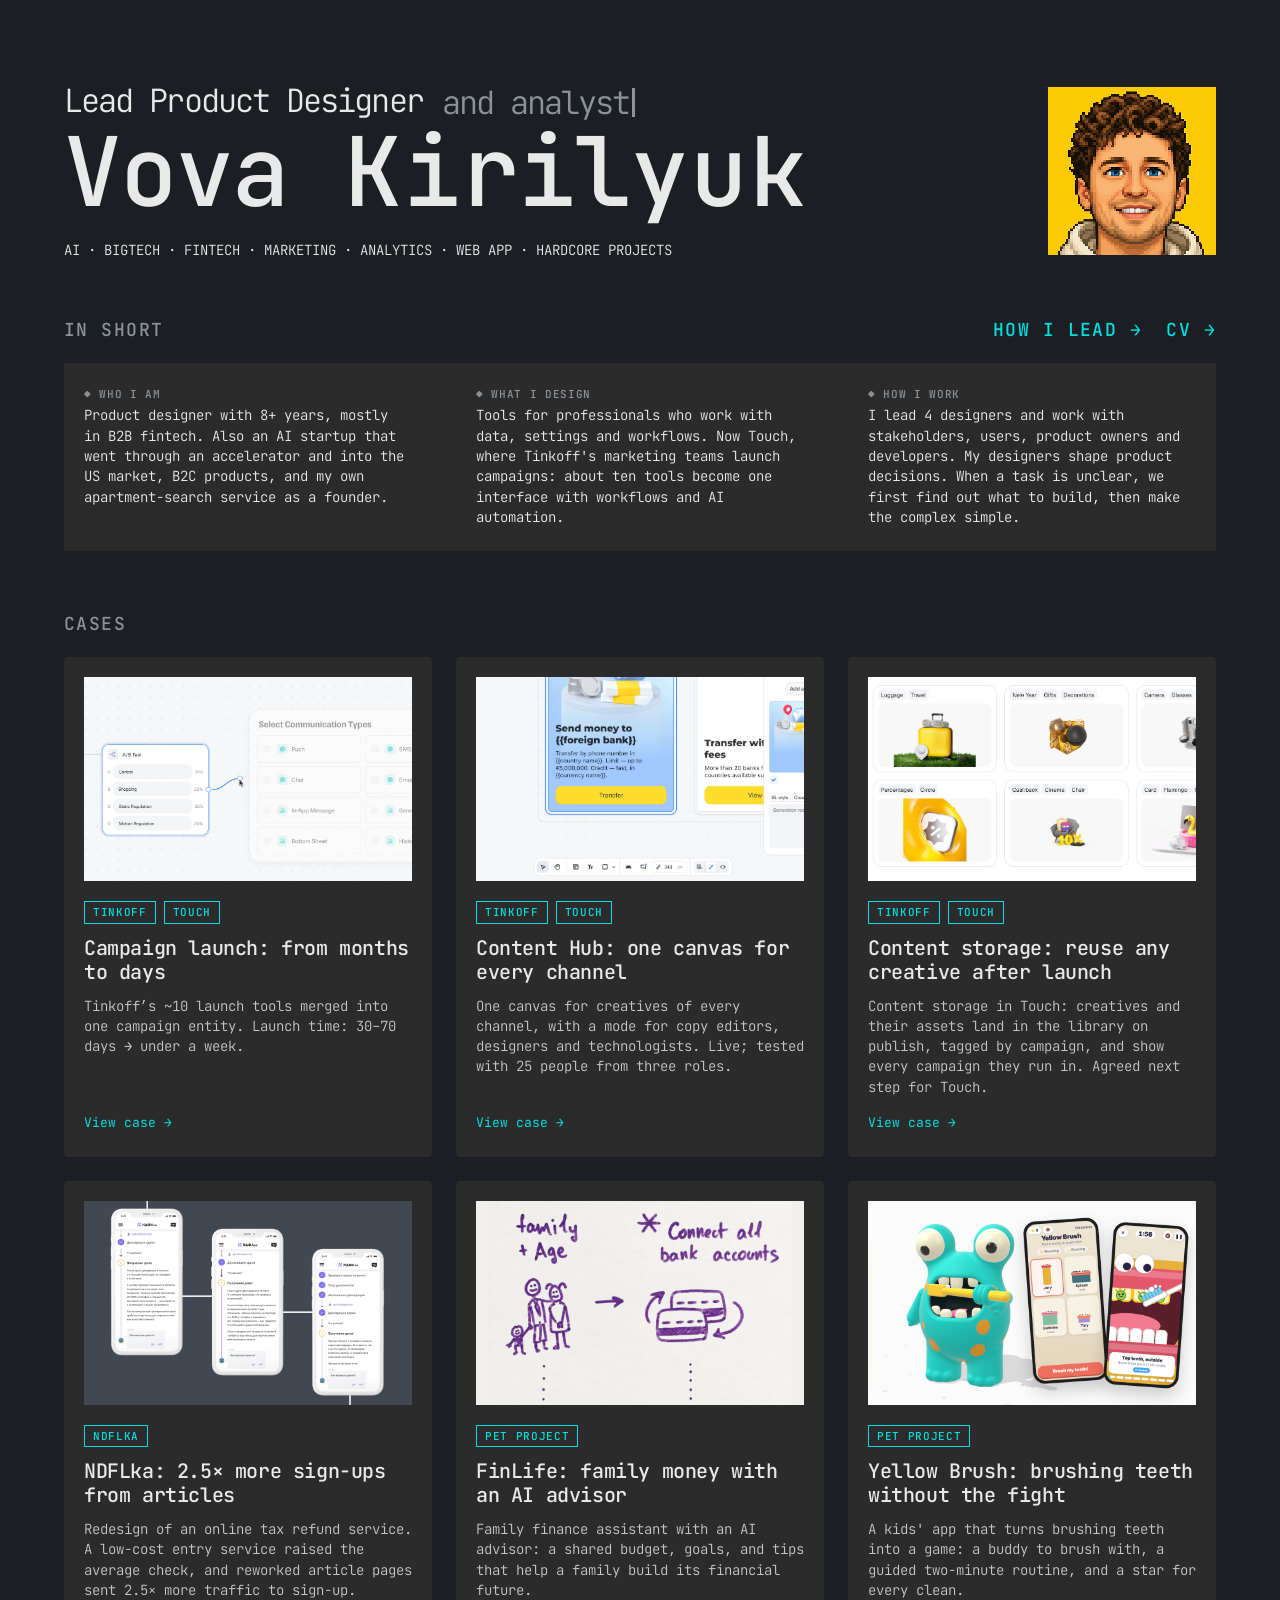
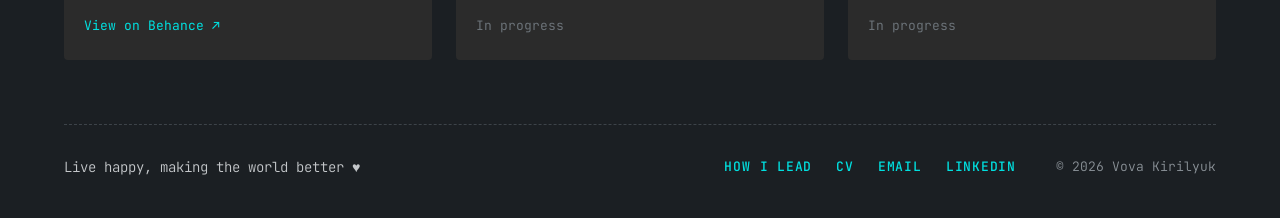
==== commit 950145da: "In short: 24px right padding per column Co-Authored-By: Claude Opus 5.5 <noreply@anthropic.com> Clau" ====
--- a/index.html
+++ b/index.html
@@ -17,7 +17,7 @@
   <link rel="preconnect" href="https://fonts.googleapis.com">
   <link rel="preconnect" href="https://fonts.gstatic.com" crossorigin>
   <link href="https://fonts.googleapis.com/css2?family=JetBrains+Mono:wght@300;400;500;600;700&display=swap" rel="stylesheet">
-  <link href="styles.css?v=51" rel="stylesheet">
+  <link href="styles.css?v=52" rel="stylesheet">
 </head>
 <body class="body">
   <section class="section">
--- a/styles.css
+++ b/styles.css
@@ -262,7 +262,7 @@
 }
 
 .project-highlights--home .project-highlights__item {
-  padding: 0 20px;
+  padding: 0 24px 0 20px;
 }
 
 .project-highlights--home .project-highlights__value {
